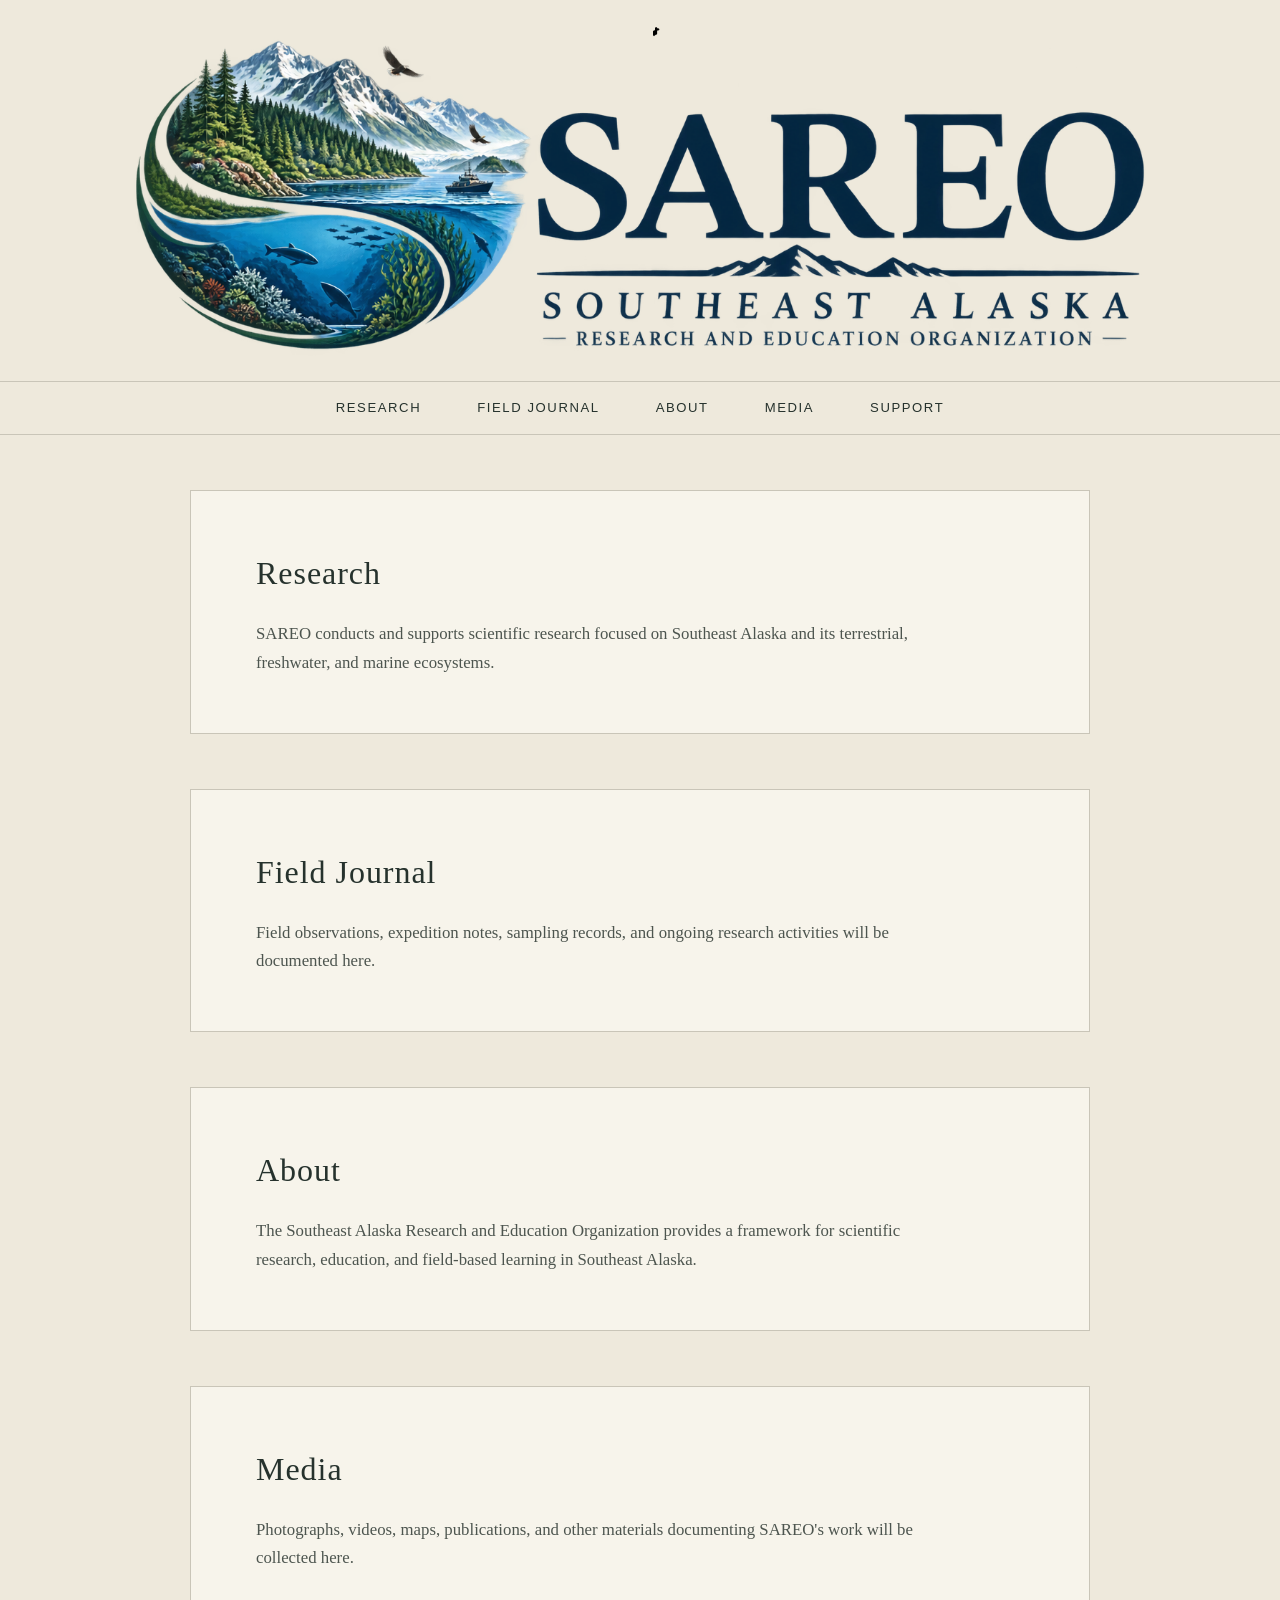
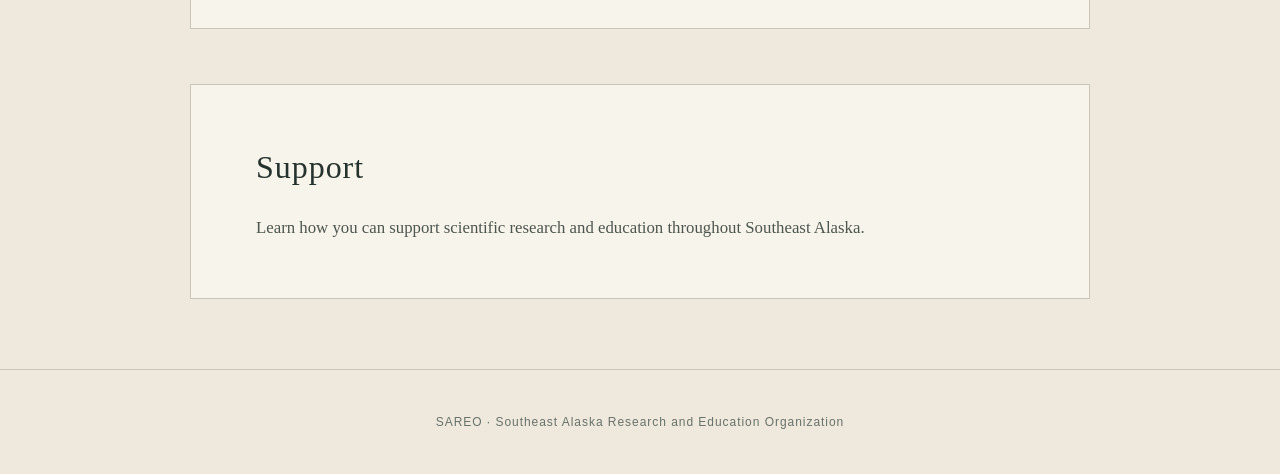
==== index.html @ 03b97d22 "Fix image source filename in index.html" ====
<!DOCTYPE html>
<html lang="en">
<head>
    <meta charset="UTF-8">
    <meta name="viewport" content="width=device-width, initial-scale=1.0">

    <title>SAREO | Southeast Alaska Research and Education Organization</title>

    <link rel="stylesheet" href="style.css">
</head>

<body>

    <header class="site-header">
        <img
            src="SAREOheader.png"
            alt="SAREO — Southeast Alaska Research and Education Organization"
        >
    </header>

    <nav class="navigation">
        <a href="#research">Research</a>
        <a href="#field-journal">Field Journal</a>
        <a href="#about">About</a>
        <a href="#media">Media</a>
        <a href="#support">Support</a>
    </nav>

    <main>

        <section id="research" class="section">
            <h1>Research</h1>
            <p>
                SAREO conducts and supports scientific research focused on
                Southeast Alaska and its terrestrial, freshwater, and marine
                ecosystems.
            </p>
        </section>

        <section id="field-journal" class="section">
            <h1>Field Journal</h1>
            <p>
                Field observations, expedition notes, sampling records, and
                ongoing research activities will be documented here.
            </p>
        </section>

        <section id="about" class="section">
            <h1>About</h1>
            <p>
                The Southeast Alaska Research and Education Organization
                provides a framework for scientific research, education, and
                field-based learning in Southeast Alaska.
            </p>
        </section>

        <section id="media" class="section">
            <h1>Media</h1>
            <p>
                Photographs, videos, maps, publications, and other materials
                documenting SAREO's work will be collected here.
            </p>
        </section>

        <section id="support" class="section">
            <h1>Support</h1>
            <p>
                Learn how you can support scientific research and education
                throughout Southeast Alaska.
            </p>
        </section>

    </main>

    <footer>
        <p>SAREO · Southeast Alaska Research and Education Organization</p>
    </footer>

</body>
</html>
---- style.css ----
/* --------------------------------------------------
   SAREO
   Simple, clean research-organization website
-------------------------------------------------- */

:root {
    --background: #eee9dc;
    --paper: #f7f4eb;
    --text: #26322d;
    --muted: #68716b;
    --line: #c9c5b8;
    --accent: #53685d;
}

/* Basic reset */

* {
    box-sizing: border-box;
}

html {
    scroll-behavior: smooth;
}

body {
    margin: 0;
    background: var(--background);
    color: var(--text);

    font-family:
        Georgia,
        "Times New Roman",
        serif;

    line-height: 1.7;
}

/* Header */

.site-header {
    width: 100%;
    background: var(--background);
    text-align: center;
    padding: 24px 30px 18px;
}

.site-header img {
    display: block;
    width: min(100%, 1100px);
    height: auto;
    margin: 0 auto;
}

/* Navigation */

.navigation {
    display: flex;
    justify-content: center;
    align-items: center;
    flex-wrap: wrap;

    border-top: 1px solid var(--line);
    border-bottom: 1px solid var(--line);

    padding: 0 20px;
}

.navigation a {
    color: var(--text);
    text-decoration: none;

    padding: 15px 28px;

    font-family:
        Arial,
        Helvetica,
        sans-serif;

    font-size: 0.82rem;
    letter-spacing: 0.12em;
    text-transform: uppercase;

    transition: background-color 0.2s ease,
                color 0.2s ease;
}

.navigation a:hover {
    background: var(--accent);
    color: var(--paper);
}

/* Main content */

main {
    width: min(100% - 40px, 900px);
    margin: 0 auto;
}

/* Sections */

.section {
    background: var(--paper);

    margin: 55px 0;
    padding: 55px 65px;

    border: 1px solid var(--line);
}

.section h1 {
    margin: 0 0 20px;

    font-size: 2rem;
    font-weight: normal;

    letter-spacing: 0.03em;
}

.section p {
    max-width: 700px;

    margin: 0;

    color: #4d554f;
    font-size: 1.05rem;
}

/* Footer */

footer {
    border-top: 1px solid var(--line);

    padding: 30px 20px;
    margin-top: 70px;

    text-align: center;

    color: var(--muted);

    font-family:
        Arial,
        Helvetica,
        sans-serif;

    font-size: 0.75rem;
    letter-spacing: 0.08em;
}

/* Mobile */

@media (max-width: 600px) {

    .site-header {
        padding: 15px;
    }

    .navigation {
        display: block;
        padding: 0;
    }

    .navigation a {
        display: block;
        text-align: center;
        padding: 12px;
        border-bottom: 1px solid var(--line);
    }

    main {
        width: min(100% - 24px, 900px);
    }

    .section {
        margin: 30px 0;
        padding: 35px 25px;
    }

    .section h1 {
        font-size: 1.7rem;
    }
}
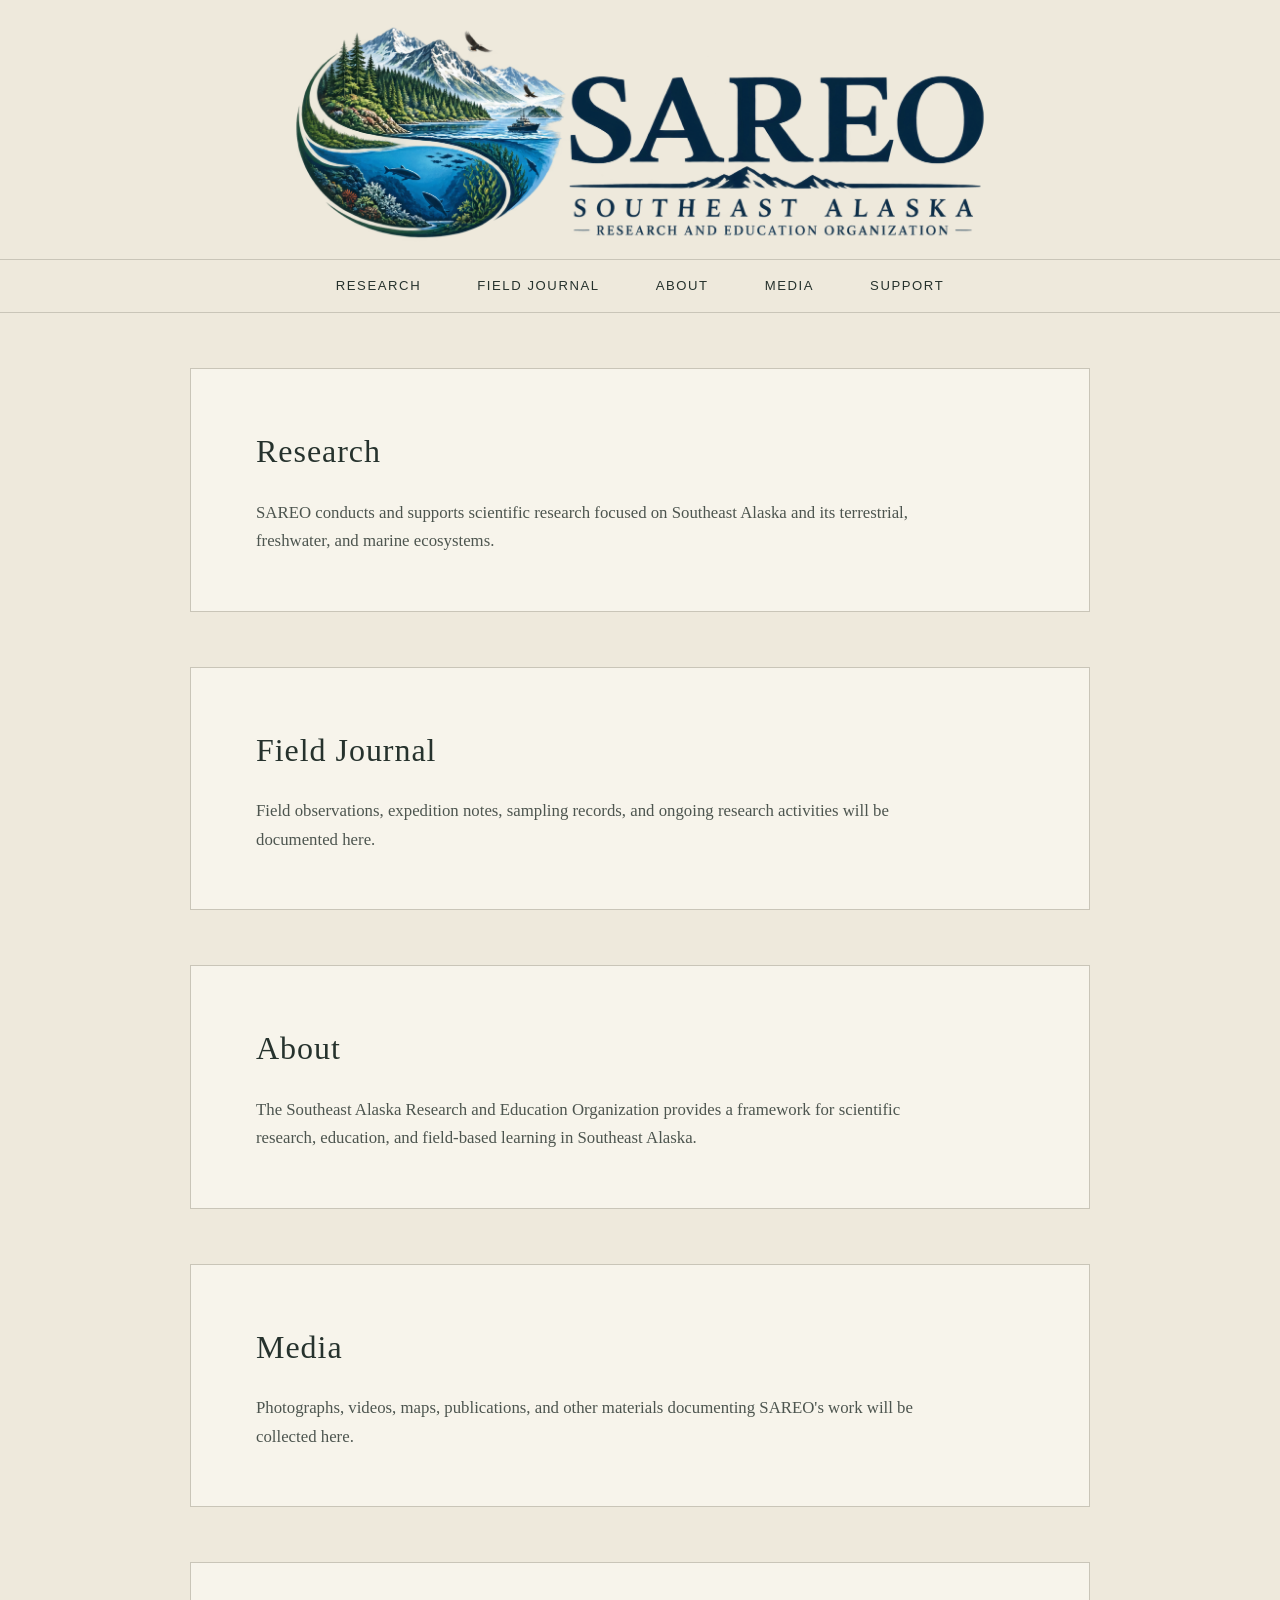
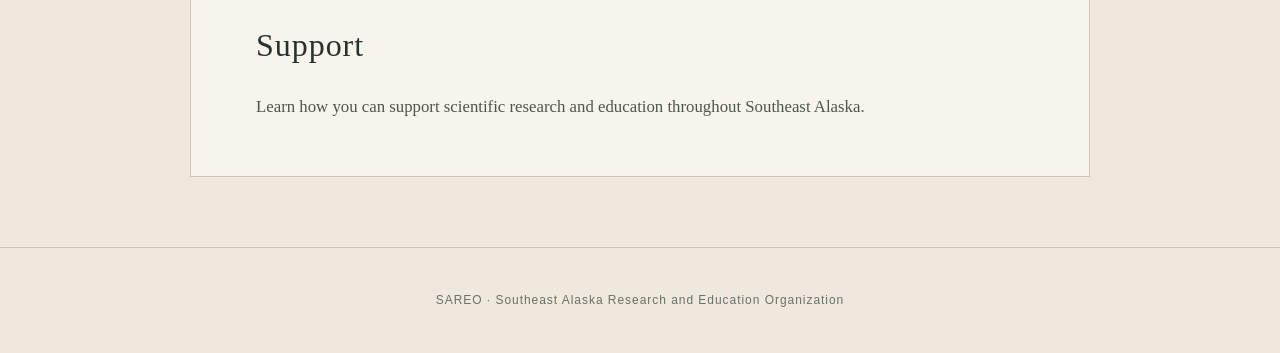
==== commit b65ad33e: "Update navigation links to point to HTML files" ====
--- a/index.html
+++ b/index.html
@@ -18,13 +18,13 @@
         >
     </header>
 
-    <nav class="navigation">
-        <a href="#research">Research</a>
-        <a href="#field-journal">Field Journal</a>
-        <a href="#about">About</a>
-        <a href="#media">Media</a>
-        <a href="#support">Support</a>
-    </nav>
+   <nav class="navigation">
+    <a href="research.html">Research</a>
+    <a href="field-journal.html">Field Journal</a>
+    <a href="about.html">About</a>
+    <a href="media.html">Media</a>
+    <a href="support.html">Support</a>
+</nav>
 
     <main>
 
--- a/style.css
+++ b/style.css
@@ -41,12 +41,12 @@
     width: 100%;
     background: var(--background);
     text-align: center;
-    padding: 24px 30px 18px;
+    padding: 16px 20px 12px;
 }
 
 .site-header img {
     display: block;
-    width: min(100%, 1100px);
+    width: min(100%, 750px);
     height: auto;
     margin: 0 auto;
 }
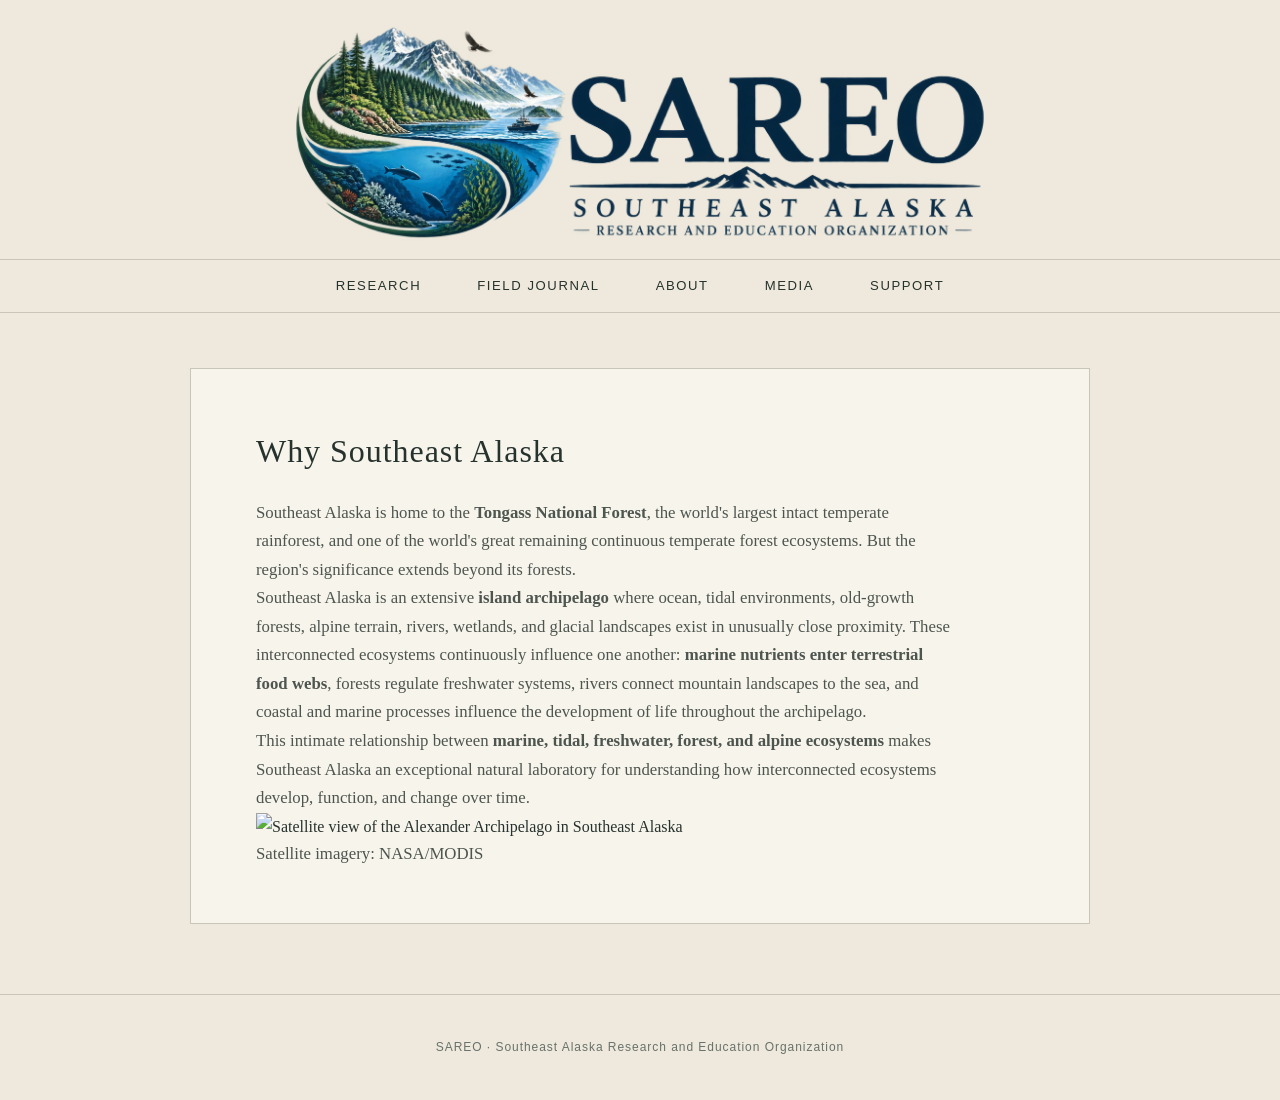
==== commit e657adf3: "Revise research section to highlight Southeast Alaska's ecosystems Updated content in the research s" ====
--- a/index.html
+++ b/index.html
@@ -11,12 +11,14 @@
 
 <body>
 
-    <header class="site-header">
+  <header class="site-header">
+    <a href="index.html">
         <img
             src="SAREOheader.png"
             alt="SAREO — Southeast Alaska Research and Education Organization"
         >
-    </header>
+    </a>
+</header>
 
    <nav class="navigation">
     <a href="research.html">Research</a>
@@ -28,47 +30,44 @@
 
     <main>
 
-        <section id="research" class="section">
-            <h1>Research</h1>
-            <p>
-                SAREO conducts and supports scientific research focused on
-                Southeast Alaska and its terrestrial, freshwater, and marine
-                ecosystems.
-            </p>
-        </section>
+       <section class="section">
+    <h1>Why Southeast Alaska</h1>
 
-        <section id="field-journal" class="section">
-            <h1>Field Journal</h1>
-            <p>
-                Field observations, expedition notes, sampling records, and
-                ongoing research activities will be documented here.
-            </p>
-        </section>
+    <p>
+        Southeast Alaska is home to the <strong>Tongass National Forest</strong>,
+        the world's largest intact temperate rainforest, and one of the world's
+        great remaining continuous temperate forest ecosystems. But the region's
+        significance extends beyond its forests.
+    </p>
 
-        <section id="about" class="section">
-            <h1>About</h1>
-            <p>
-                The Southeast Alaska Research and Education Organization
-                provides a framework for scientific research, education, and
-                field-based learning in Southeast Alaska.
-            </p>
-        </section>
+    <p>
+        Southeast Alaska is an extensive <strong>island archipelago</strong>
+        where ocean, tidal environments, old-growth forests, alpine terrain,
+        rivers, wetlands, and glacial landscapes exist in unusually close
+        proximity. These interconnected ecosystems continuously influence one
+        another: <strong>marine nutrients enter terrestrial food webs</strong>,
+        forests regulate freshwater systems, rivers connect mountain landscapes
+        to the sea, and coastal and marine processes influence the development
+        of life throughout the archipelago.
+    </p>
 
-        <section id="media" class="section">
-            <h1>Media</h1>
-            <p>
-                Photographs, videos, maps, publications, and other materials
-                documenting SAREO's work will be collected here.
-            </p>
-        </section>
+    <p>
+        This intimate relationship between <strong>marine, tidal, freshwater,
+        forest, and alpine ecosystems</strong> makes Southeast Alaska an
+        exceptional natural laboratory for understanding how interconnected
+        ecosystems develop, function, and change over time.
+    </p>
 
-        <section id="support" class="section">
-            <h1>Support</h1>
-            <p>
-                Learn how you can support scientific research and education
-                throughout Southeast Alaska.
-            </p>
-        </section>
+    <img
+        src="Alexander_archipelago.jpg"
+        alt="Satellite view of the Alexander Archipelago in Southeast Alaska"
+        class="regional-image"
+    >
+
+    <p class="image-credit">
+        Satellite imagery: NASA/MODIS
+    </p>
+</section>
 
     </main>
 
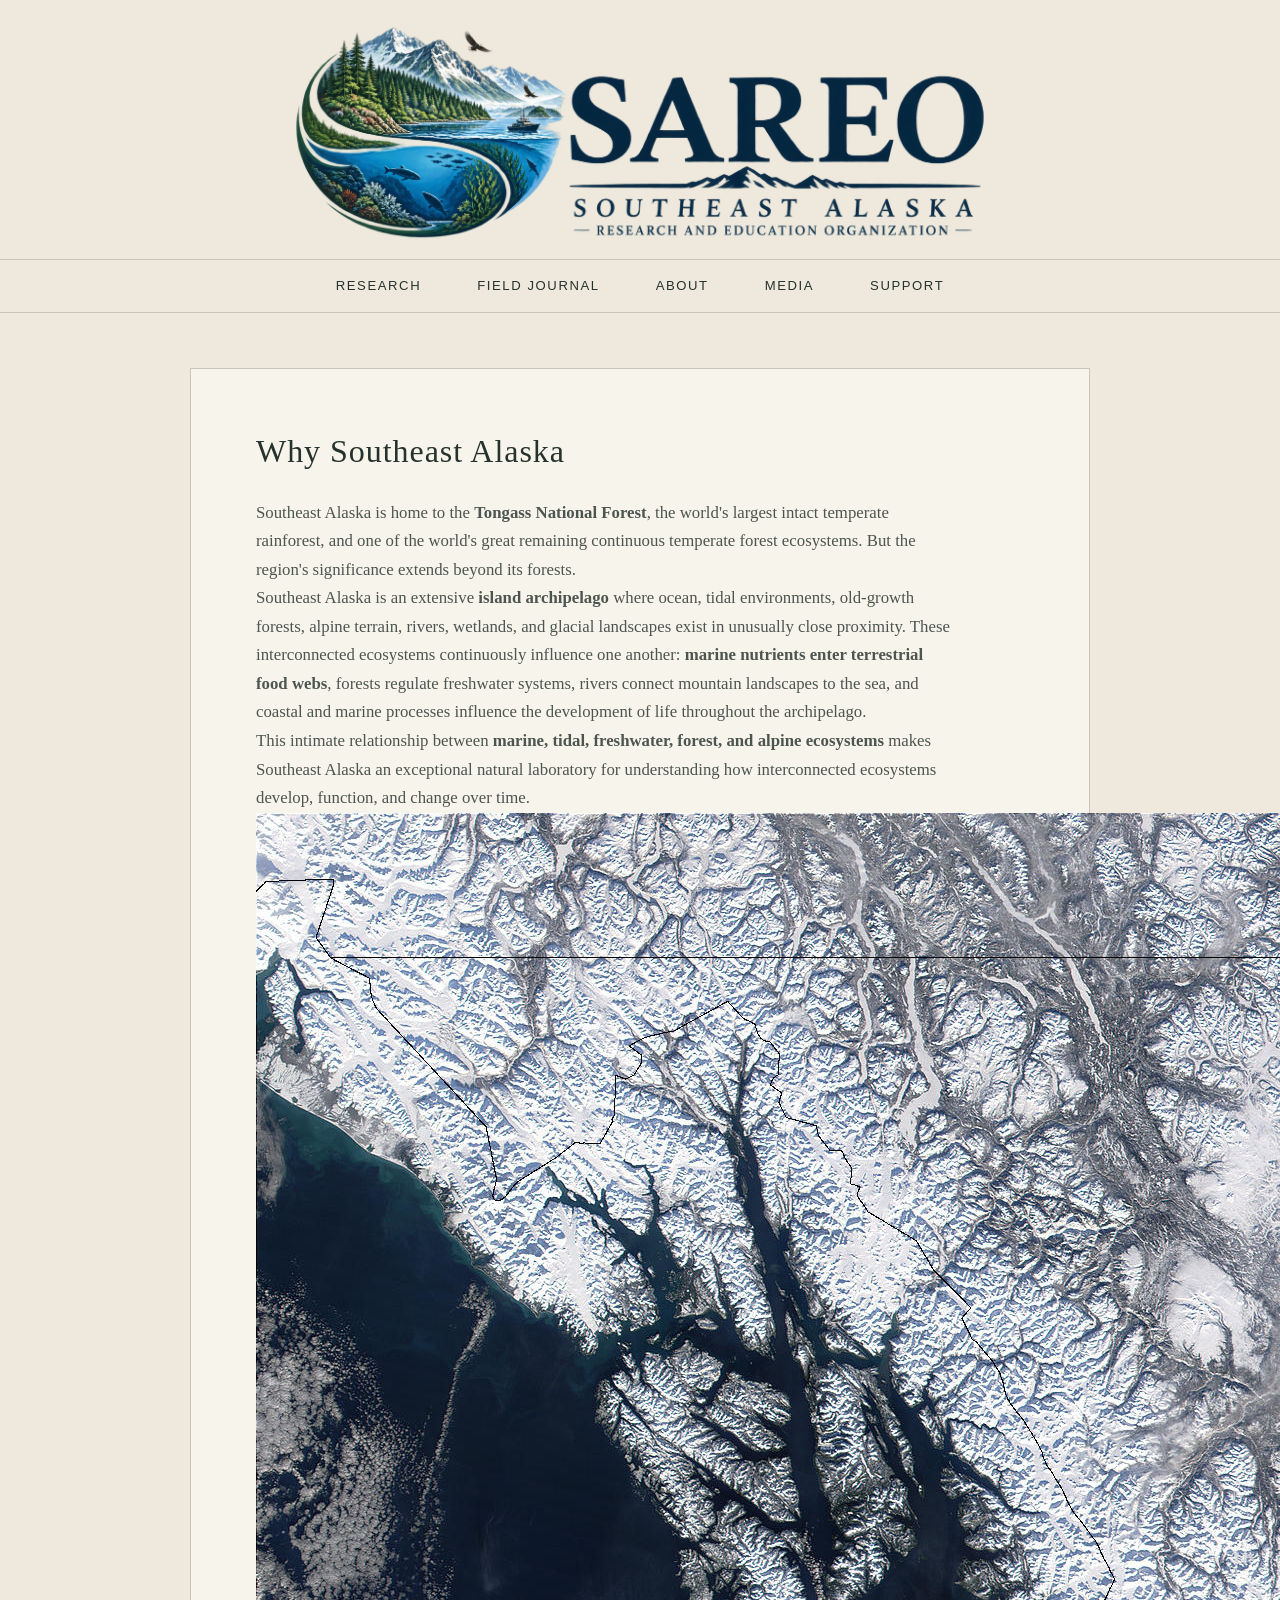
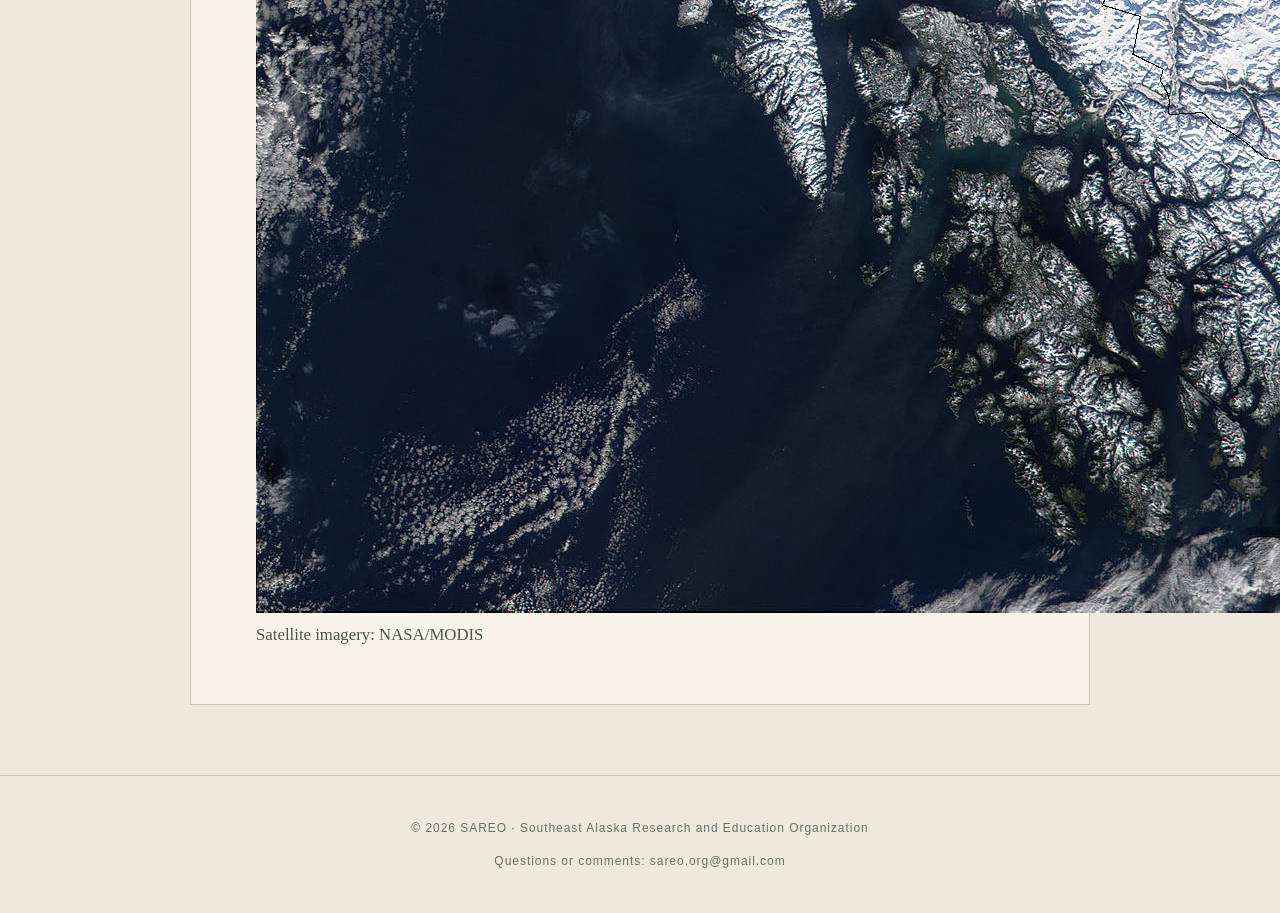
==== commit ac22ab30: "Modify footer with copyright and contact details Updated footer to include copyright year and contac" ====
--- a/index.html
+++ b/index.html
@@ -72,8 +72,9 @@
     </main>
 
     <footer>
-        <p>SAREO · Southeast Alaska Research and Education Organization</p>
-    </footer>
+    <p>© 2026 SAREO · Southeast Alaska Research and Education Organization</p>
+    <p>Questions or comments: sareo.org@gmail.com</p>
+</footer>
 
 </body>
 </html>
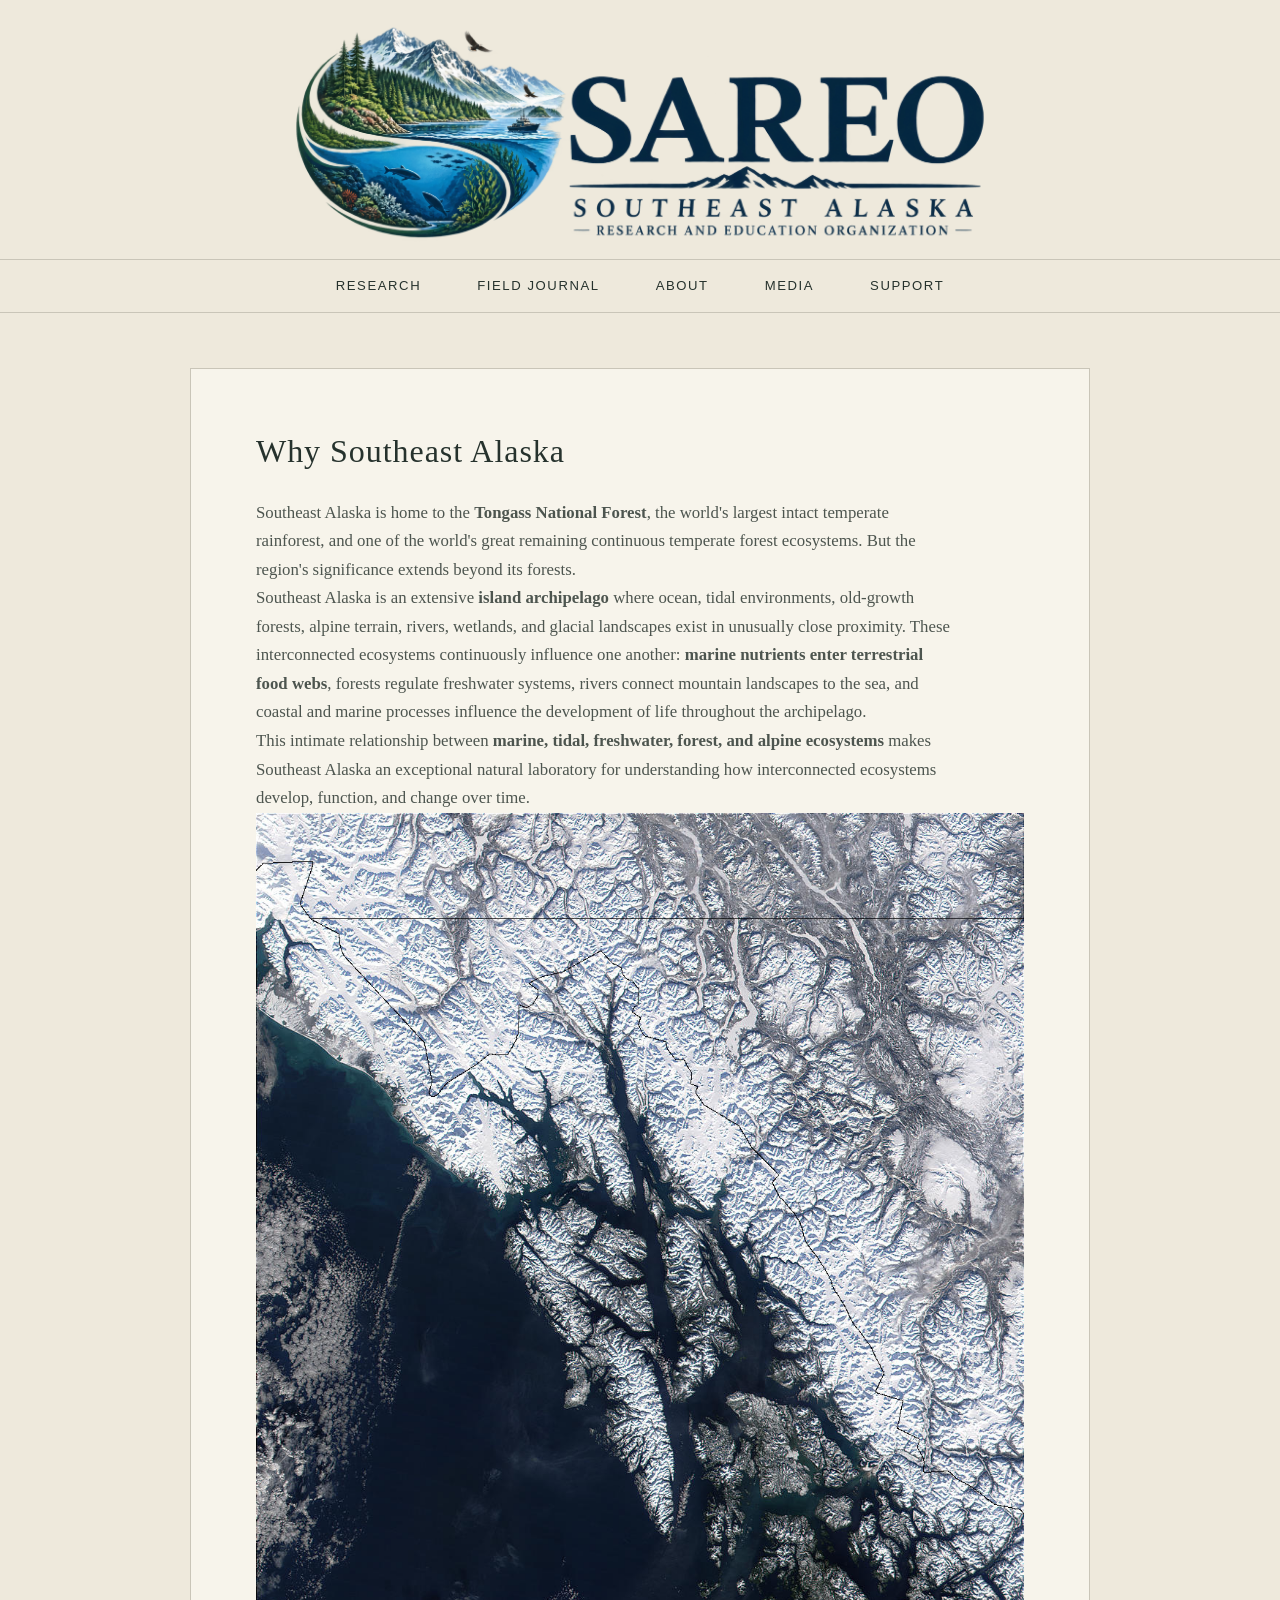
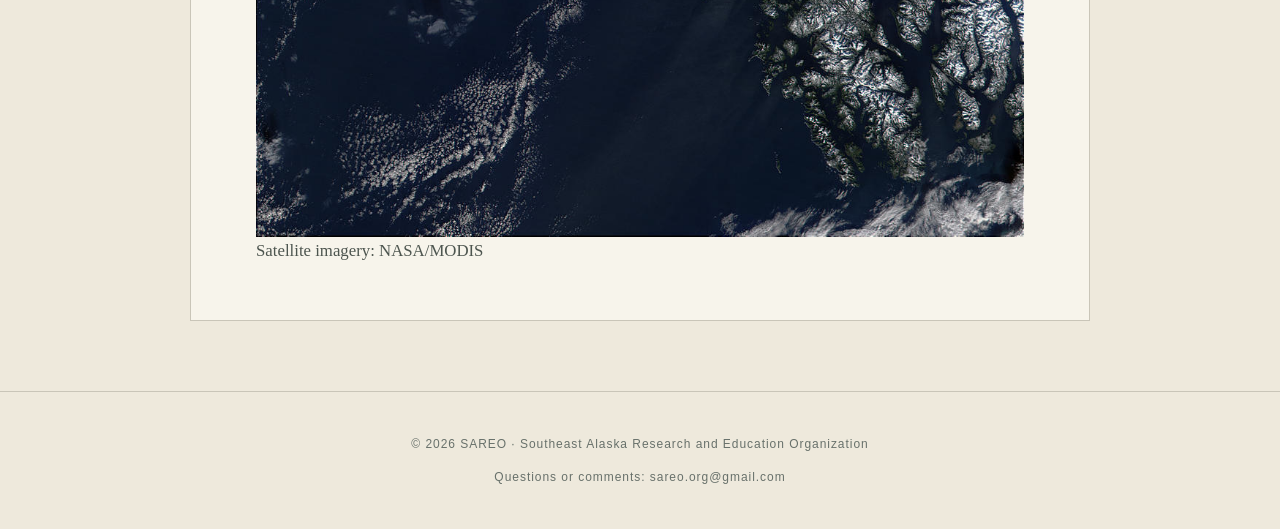
==== commit 00bff6a1: "Update section class for home introduction" ====
--- a/index.html
+++ b/index.html
@@ -30,7 +30,7 @@
 
     <main>
 
-       <section class="section">
+       <section class="section home-intro">
     <h1>Why Southeast Alaska</h1>
 
     <p>
@@ -58,13 +58,14 @@
         ecosystems develop, function, and change over time.
     </p>
 
-    <img
+    <a href="Alexander_archipelago.jpg" target="_blank">
+           <img
         src="Alexander_archipelago.jpg"
         alt="Satellite view of the Alexander Archipelago in Southeast Alaska"
-        class="regional-image"
-    >
+        class="regional-image" >
+    </a>
 
-    <p class="image-credit">
+           <p class="image-credit">
         Satellite imagery: NASA/MODIS
     </p>
 </section>
--- a/style.css
+++ b/style.css
@@ -179,3 +179,9 @@
         font-size: 1.7rem;
     }
 }
+
+.regional-image {
+    display: block;
+    width: 100%;
+    height: auto;
+}
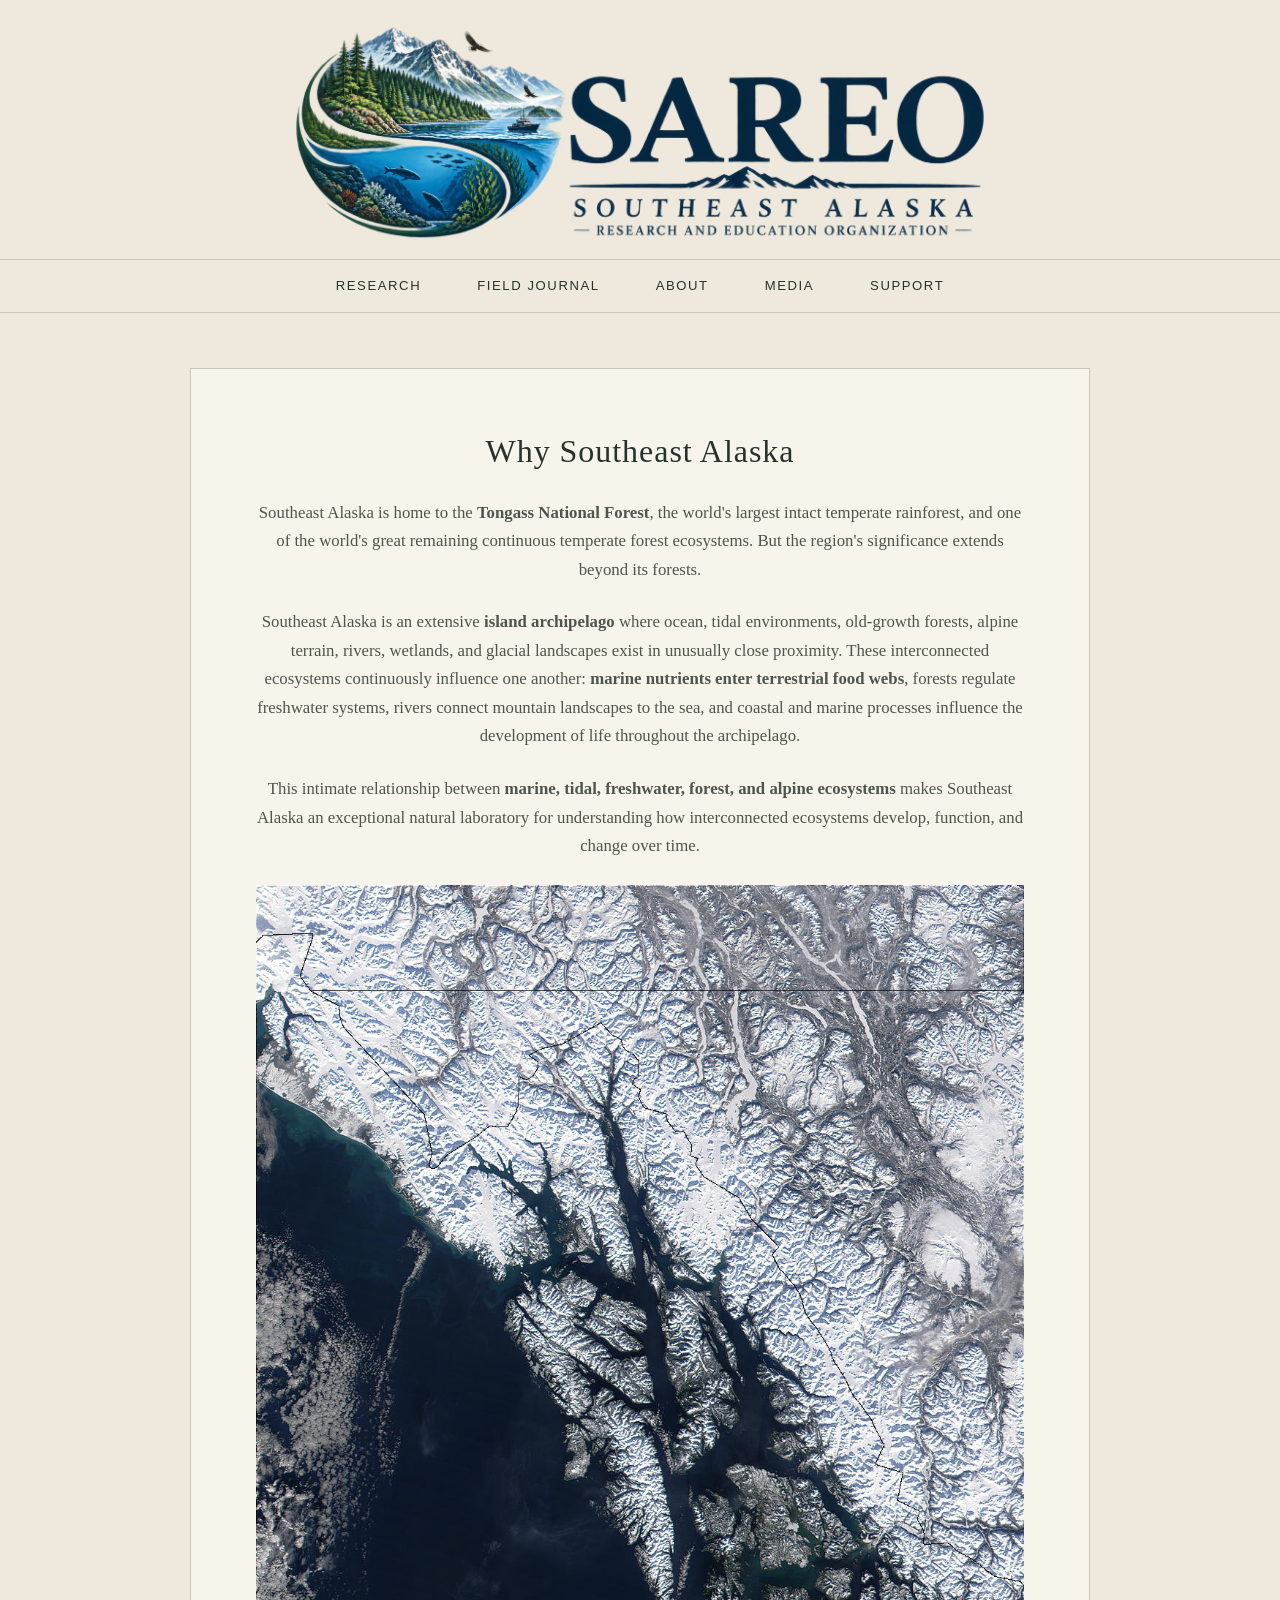
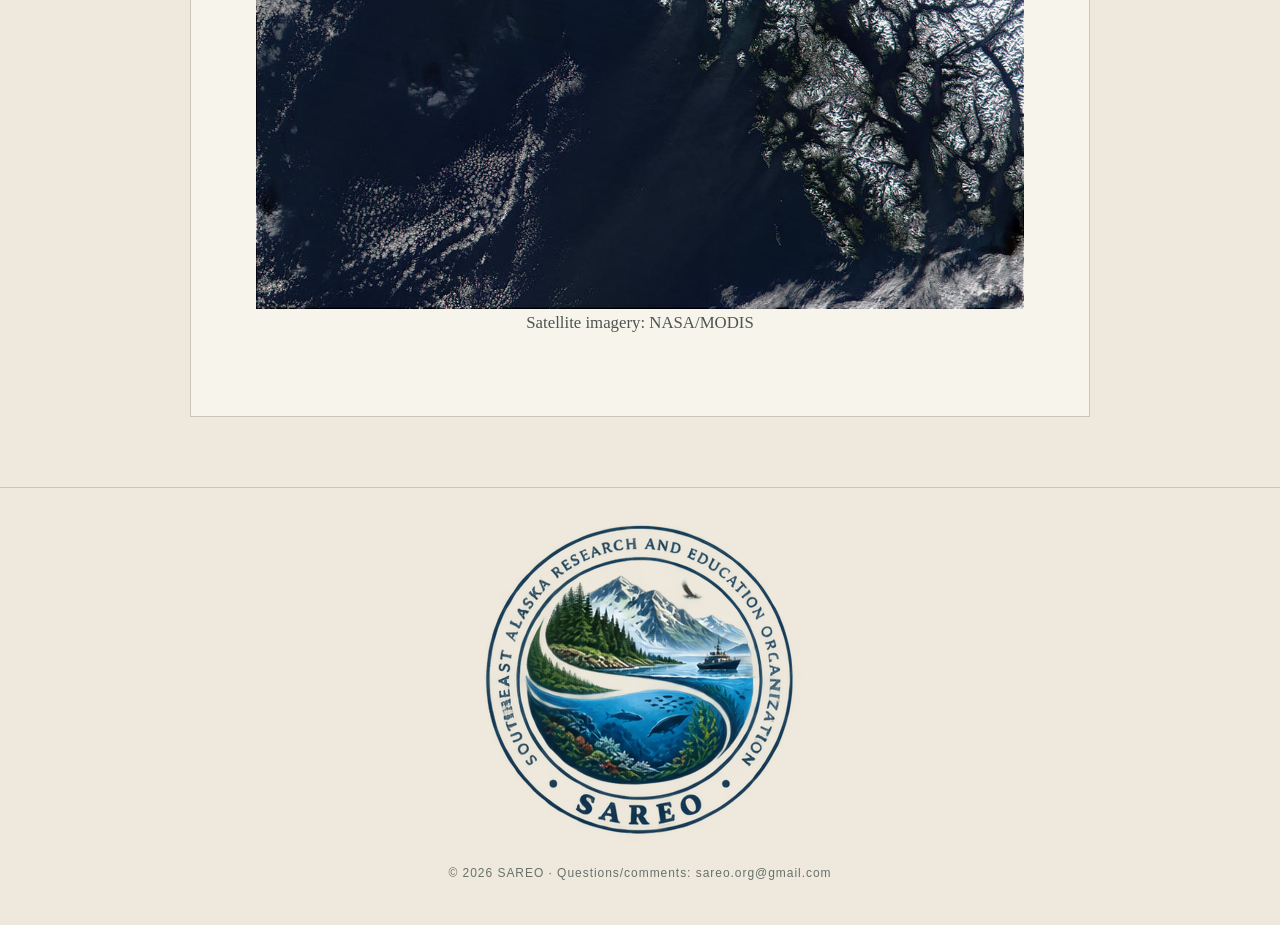
==== commit 8b4c26f5: "Update footer content and add logo image" ====
--- a/index.html
+++ b/index.html
@@ -73,8 +73,17 @@
     </main>
 
     <footer>
-    <p>© 2026 SAREO · Southeast Alaska Research and Education Organization</p>
-    <p>Questions or comments: sareo.org@gmail.com</p>
+
+    <img
+        src="SAREOfooter.png"
+        alt="SAREO"
+        class="footer-logo"
+    >
+
+    <p>
+        © 2026 SAREO · Questions/comments: sareo.org@gmail.com
+    </p>
+
 </footer>
 
 </body>
--- a/style.css
+++ b/style.css
@@ -117,7 +117,7 @@
 }
 
 .section p {
-    max-width: 700px;
+    max-width: none;
 
     margin: 0;
 
@@ -185,3 +185,48 @@
     width: 100%;
     height: auto;
 }
+
+.home-intro {
+    text-align: center;
+}
+
+.home-intro p {
+    margin-bottom: 1.5rem;
+}
+
+.research-image {
+    width: 100%;
+    margin: 40px 0;
+    padding: 0;
+    text-align: center;
+}
+
+.research-image img {
+    display: block;
+    width: 100%;
+    height: auto;
+    margin: 0 auto;
+}
+
+.research-image figcaption {
+    margin-top: 8px;
+    color: var(--muted);
+    font-family:
+        Arial,
+        Helvetica,
+        sans-serif;
+    font-size: 0.65rem;
+    letter-spacing: 0.04em;
+}
+
+#research p {
+    margin-bottom: 1.5rem;
+}
+
+#about p {
+    margin-bottom: 1.5rem;
+}
+
+#field-journal p {
+    margin-bottom: 1.5rem;
+}
